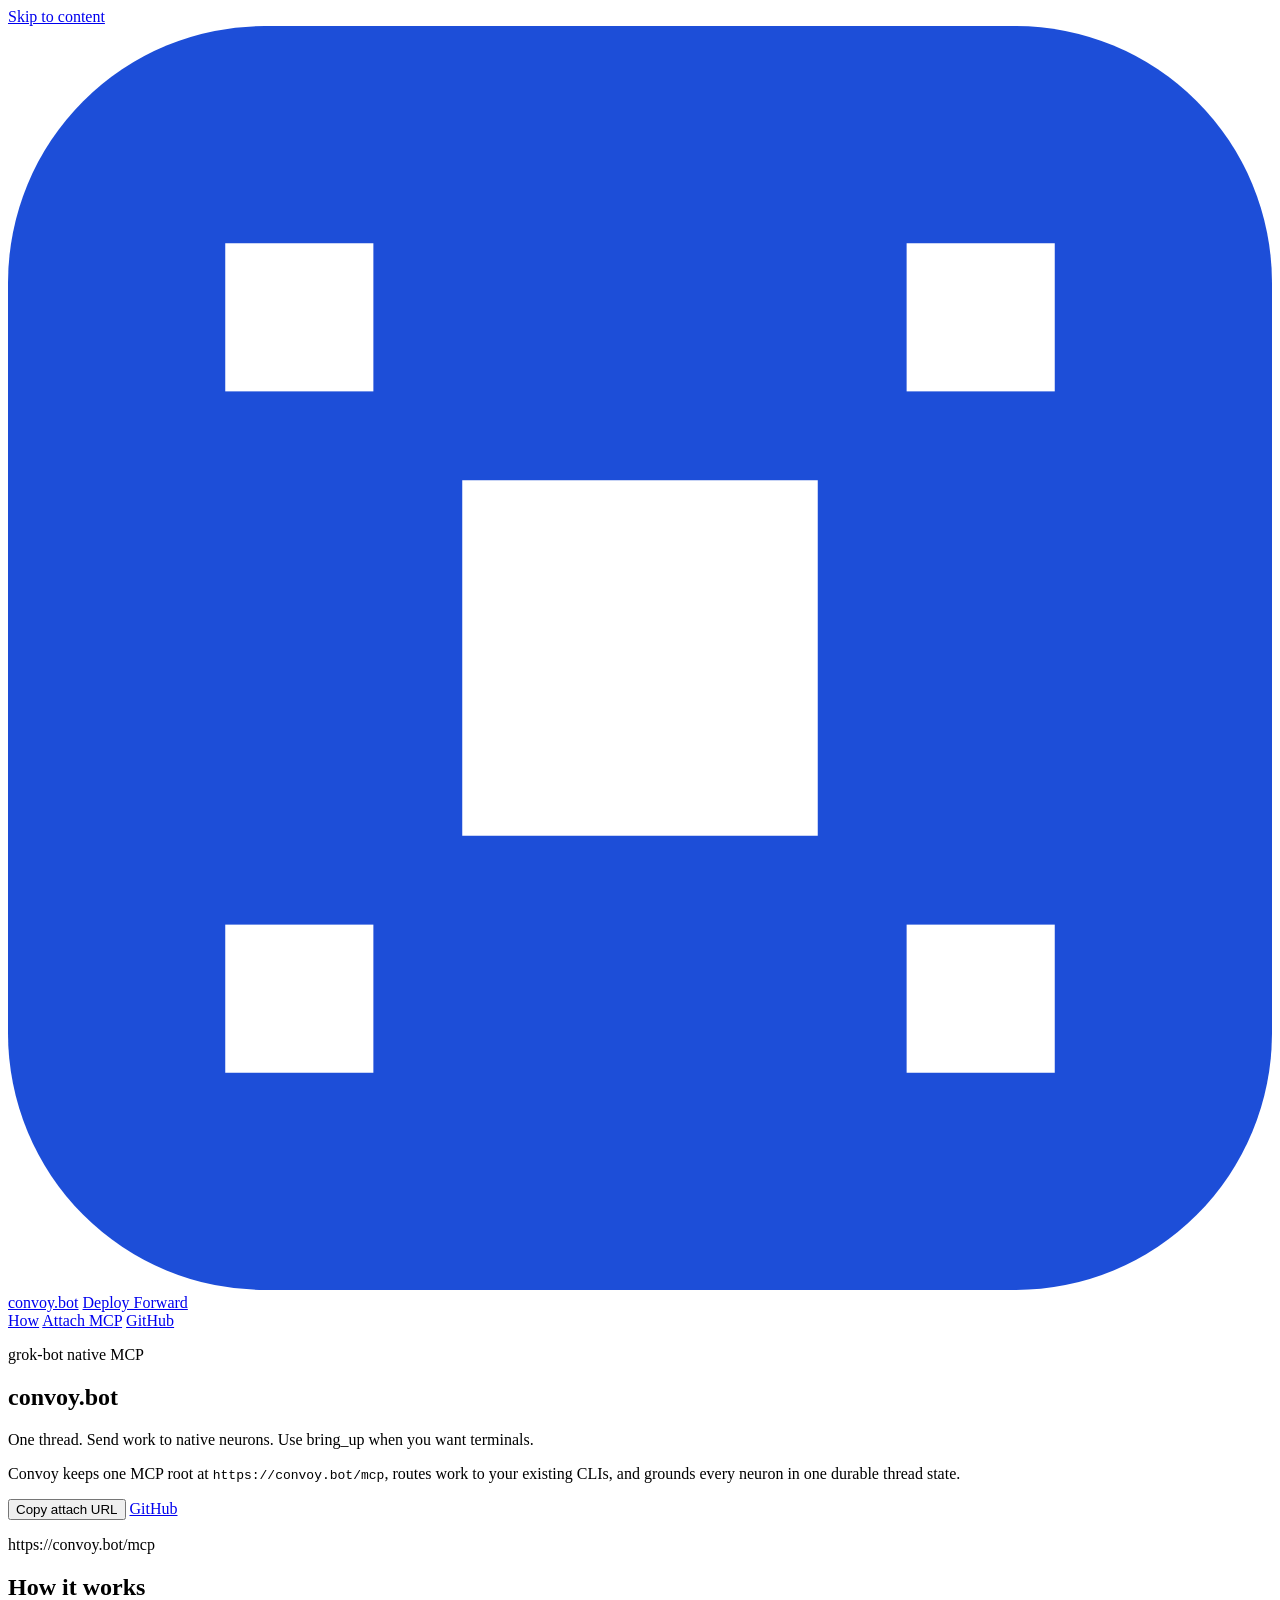
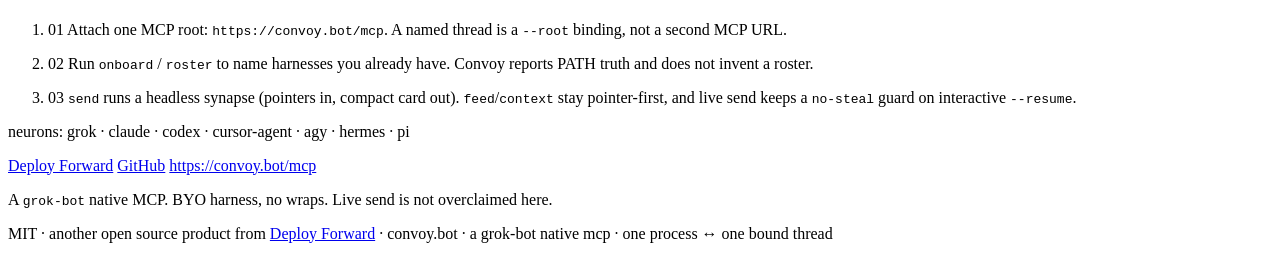
==== src/convoy/site/index.html @ 881b64a2 "Redesign landing for X sharing and add branded OG image Co-authored-by: Marco Ruffinelli <ruffinelli" ====
<!doctype html>
<html lang="en">
<head>
  <meta charset="utf-8">
  <meta name="viewport" content="width=device-width, initial-scale=1">
  <title>convoy.bot | shared project memory for Grok Bot</title>
  <meta name="description" content="grok-bot native MCP for convoy.bot — one durable thread, native neurons, and compact cards back from your existing CLIs.">
  <meta property="og:type" content="website">
  <meta property="og:url" content="https://convoy.bot/">
  <meta property="og:title" content="convoy.bot · grok-bot native MCP">
  <meta property="og:description" content="One durable thread. Native neurons. Compact cards back. Attach once at convoy.bot/mcp and keep Grok Bot as conductor.">
  <meta property="og:image" content="https://convoy.bot/og.png">
  <meta property="og:image:width" content="1200">
  <meta property="og:image:height" content="630">
  <meta name="twitter:card" content="summary_large_image">
  <meta name="twitter:title" content="convoy.bot · grok-bot native MCP">
  <meta name="twitter:description" content="One durable thread. Native neurons. Compact cards back. Attach once at convoy.bot/mcp and keep Grok Bot as conductor.">
  <meta name="twitter:image" content="https://convoy.bot/og.png">
  <link rel="icon" href="/favicon.svg" type="image/svg+xml">
  <link rel="icon" href="/favicon.ico" sizes="any">
  <link rel="icon" href="/favicon-96.png" type="image/png" sizes="96x96">
  <link rel="apple-touch-icon" href="/apple-touch-icon.png">
  <link rel="stylesheet" href="/styles.css">
</head>
<body>
  <a class="skip-link" href="#main">Skip to content</a>
  <header class="topbar">
    <div class="shell header-shell">
      <div class="header-lockup">
        <a class="lockup-mark" href="/" aria-label="convoy.bot home">
          <svg class="brand-mark" xmlns="http://www.w3.org/2000/svg" viewBox="0 0 128 128" role="img" aria-label="Deploy Forward">
            <rect width="128" height="128" rx="26" fill="#1d4ed8"/>
            <rect x="22" y="22" width="15" height="15" fill="#ffffff"/>
            <rect x="91" y="22" width="15" height="15" fill="#ffffff"/>
            <rect x="22" y="91" width="15" height="15" fill="#ffffff"/>
            <rect x="91" y="91" width="15" height="15" fill="#ffffff"/>
            <rect x="46" y="46" width="36" height="36" fill="#ffffff"/>
          </svg>
        </a>
        <div class="lockup-text">
          <a class="lockup-wordmark mono" href="/">convoy.bot</a>
          <a class="lockup-house" href="https://deployforward.dev">Deploy Forward</a>
        </div>
      </div>
      <nav class="top-links mono" aria-label="Primary">
        <a href="#how">How</a>
        <a href="https://convoy.bot/mcp">Attach MCP</a>
        <a href="https://github.com/Deploy-Forward/convoy">GitHub</a>
      </nav>
    </div>
  </header>

  <main id="main" class="page-field">
    <section class="hero">
      <div class="shell hero-grid">
        <div class="hero-copy">
          <p class="hero-kicker mono">grok-bot native MCP</p>
          <h1 class="hero-title mono">convoy.bot</h1>
          <p class="hero-line">One thread. <span class="marker">Send</span> work to native neurons. Use <span class="marker">bring_up</span> when you want terminals.</p>
          <p class="lede">
            Convoy keeps one MCP root at <code>https://convoy.bot/mcp</code>, routes work to your existing CLIs,
            and grounds every neuron in one durable thread state.
          </p>
          <div class="hero-actions">
            <button class="btn btn-primary" id="copy-attach" type="button" data-copy-text="https://convoy.bot/mcp">
              Copy attach URL
            </button>
            <a class="hero-link mono" href="https://github.com/Deploy-Forward/convoy">GitHub</a>
          </div>
          <p class="mono attach-text">https://convoy.bot/mcp</p>
          <p class="status" id="copy-status" role="status" aria-live="polite"></p>
        </div>

        <aside class="hero-quiet" aria-hidden="true">
          <div class="quiet-frame"></div>
          <div class="quiet-frame-inner"></div>
        </aside>
      </div>
    </section>

    <section id="how" class="ruled-block">
      <div class="shell section">
        <h2 data-reveal>How it works</h2>
        <ol class="steps">
          <li data-reveal>
            <p><span class="mono step-no">01</span> Attach one MCP root: <code>https://convoy.bot/mcp</code>. A named thread is a <code>--root</code> binding, not a second MCP URL.</p>
          </li>
          <li data-reveal>
            <p><span class="mono step-no">02</span> Run <code>onboard</code> / <code>roster</code> to name harnesses you already have. Convoy reports PATH truth and does not invent a roster.</p>
          </li>
          <li data-reveal>
            <p><span class="mono step-no">03</span> <code>send</code> runs a headless synapse (pointers in, compact card out). <code>feed</code>/<code>context</code> stay pointer-first, and live send keeps a <code>no-steal</code> guard on interactive <code>--resume</code>.</p>
          </li>
        </ol>
        <p class="neuron-line mono" data-reveal>neurons: grok · claude · codex · cursor-agent · agy · hermes · pi</p>
      </div>
    </section>
  </main>

  <footer class="shell footer">
    <a class="mono footer-house" href="https://deployforward.dev">Deploy Forward</a>
    <a href="https://github.com/Deploy-Forward/convoy">GitHub</a>
    <a href="https://convoy.bot/mcp">https://convoy.bot/mcp</a>
    <p class="footer-note">A <code>grok-bot</code> native MCP. BYO harness, no wraps. Live send is not overclaimed here.</p>
    <p class="footer-note">MIT · another open source product from <a href="https://deployforward.dev">Deploy Forward</a> · convoy.bot · a grok-bot native mcp · one process ↔ one bound thread</p>
  </footer>

  <script src="/app.js" defer></script>
</body>
</html>
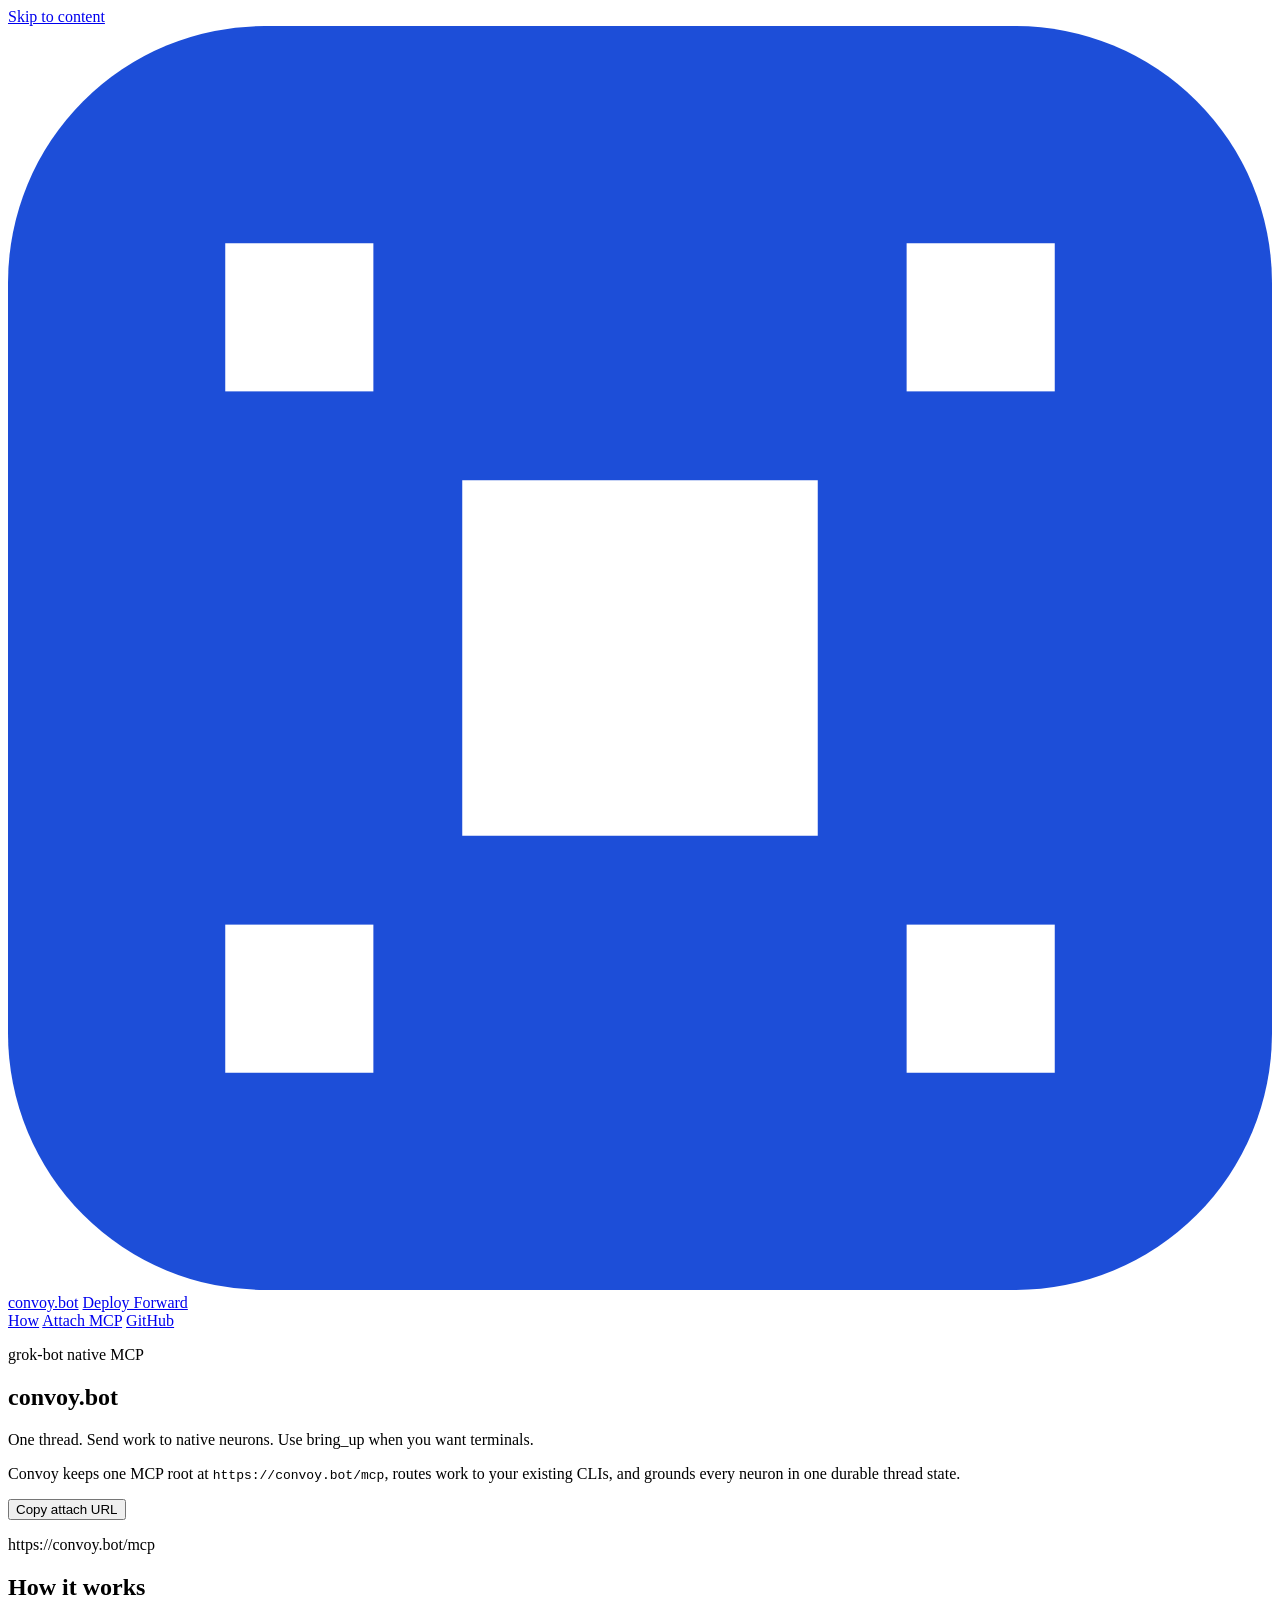
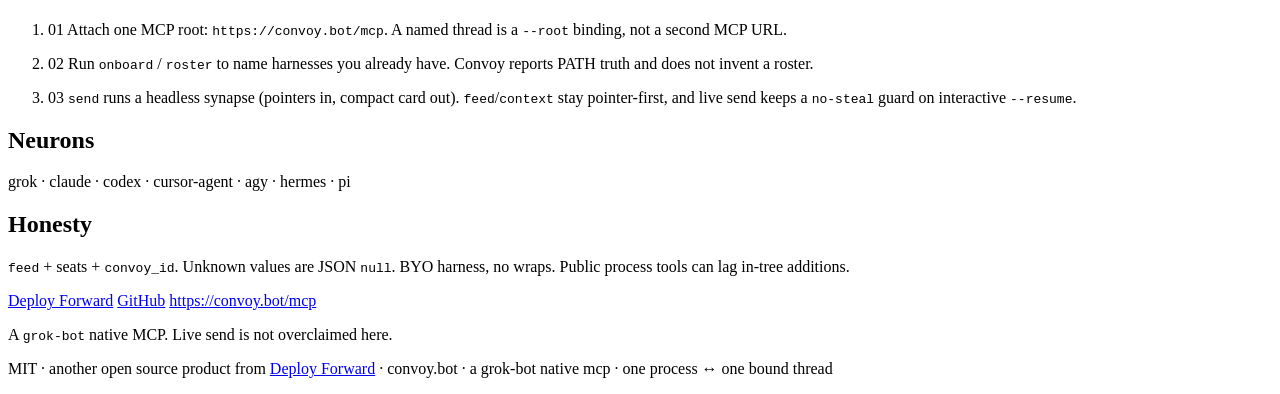
==== commit 184de497: "Add mobile viewport splits and hero field animation Co-authored-by: Marco Ruffinelli <ruffinellimarc" ====
--- a/src/convoy/site/index.html
+++ b/src/convoy/site/index.html
@@ -51,7 +51,7 @@
   </header>
 
   <main id="main" class="page-field">
-    <section class="hero">
+    <section class="beat hero">
       <div class="shell hero-grid">
         <div class="hero-copy">
           <p class="hero-kicker mono">grok-bot native MCP</p>
@@ -65,7 +65,6 @@
             <button class="btn btn-primary" id="copy-attach" type="button" data-copy-text="https://convoy.bot/mcp">
               Copy attach URL
             </button>
-            <a class="hero-link mono" href="https://github.com/Deploy-Forward/convoy">GitHub</a>
           </div>
           <p class="mono attach-text">https://convoy.bot/mcp</p>
           <p class="status" id="copy-status" role="status" aria-live="polite"></p>
@@ -75,10 +74,11 @@
           <div class="quiet-frame"></div>
           <div class="quiet-frame-inner"></div>
         </aside>
+        <div class="hero-atmosphere" aria-hidden="true"></div>
       </div>
     </section>
 
-    <section id="how" class="ruled-block">
+    <section id="how" class="beat ruled-block how-beat">
       <div class="shell section">
         <h2 data-reveal>How it works</h2>
         <ol class="steps">
@@ -92,19 +92,31 @@
             <p><span class="mono step-no">03</span> <code>send</code> runs a headless synapse (pointers in, compact card out). <code>feed</code>/<code>context</code> stay pointer-first, and live send keeps a <code>no-steal</code> guard on interactive <code>--resume</code>.</p>
           </li>
         </ol>
-        <p class="neuron-line mono" data-reveal>neurons: grok · claude · codex · cursor-agent · agy · hermes · pi</p>
+      </div>
+    </section>
+
+    <section class="beat ruled-block neurons-beat">
+      <div class="shell section neurons-shell">
+        <h2 data-reveal>Neurons</h2>
+        <p class="neuron-line mono" data-reveal>grok · claude · codex · cursor-agent · agy · hermes · pi</p>
+      </div>
+    </section>
+
+    <section class="beat ruled-block honesty-beat">
+      <div class="shell section honesty-shell">
+        <h2 data-reveal>Honesty</h2>
+        <p class="honesty-line" data-reveal><code>feed</code> + seats + <code>convoy_id</code>. Unknown values are JSON <code>null</code>. BYO harness, no wraps. Public process tools can lag in-tree additions.</p>
+        <footer class="footer" data-reveal>
+          <a class="mono footer-house" href="https://deployforward.dev">Deploy Forward</a>
+          <a href="https://github.com/Deploy-Forward/convoy">GitHub</a>
+          <a href="https://convoy.bot/mcp">https://convoy.bot/mcp</a>
+          <p class="footer-note">A <code>grok-bot</code> native MCP. Live send is not overclaimed here.</p>
+          <p class="footer-note">MIT · another open source product from <a href="https://deployforward.dev">Deploy Forward</a> · convoy.bot · a grok-bot native mcp · one process ↔ one bound thread</p>
+        </footer>
       </div>
     </section>
   </main>
 
-  <footer class="shell footer">
-    <a class="mono footer-house" href="https://deployforward.dev">Deploy Forward</a>
-    <a href="https://github.com/Deploy-Forward/convoy">GitHub</a>
-    <a href="https://convoy.bot/mcp">https://convoy.bot/mcp</a>
-    <p class="footer-note">A <code>grok-bot</code> native MCP. BYO harness, no wraps. Live send is not overclaimed here.</p>
-    <p class="footer-note">MIT · another open source product from <a href="https://deployforward.dev">Deploy Forward</a> · convoy.bot · a grok-bot native mcp · one process ↔ one bound thread</p>
-  </footer>
-
   <script src="/app.js" defer></script>
 </body>
 </html>
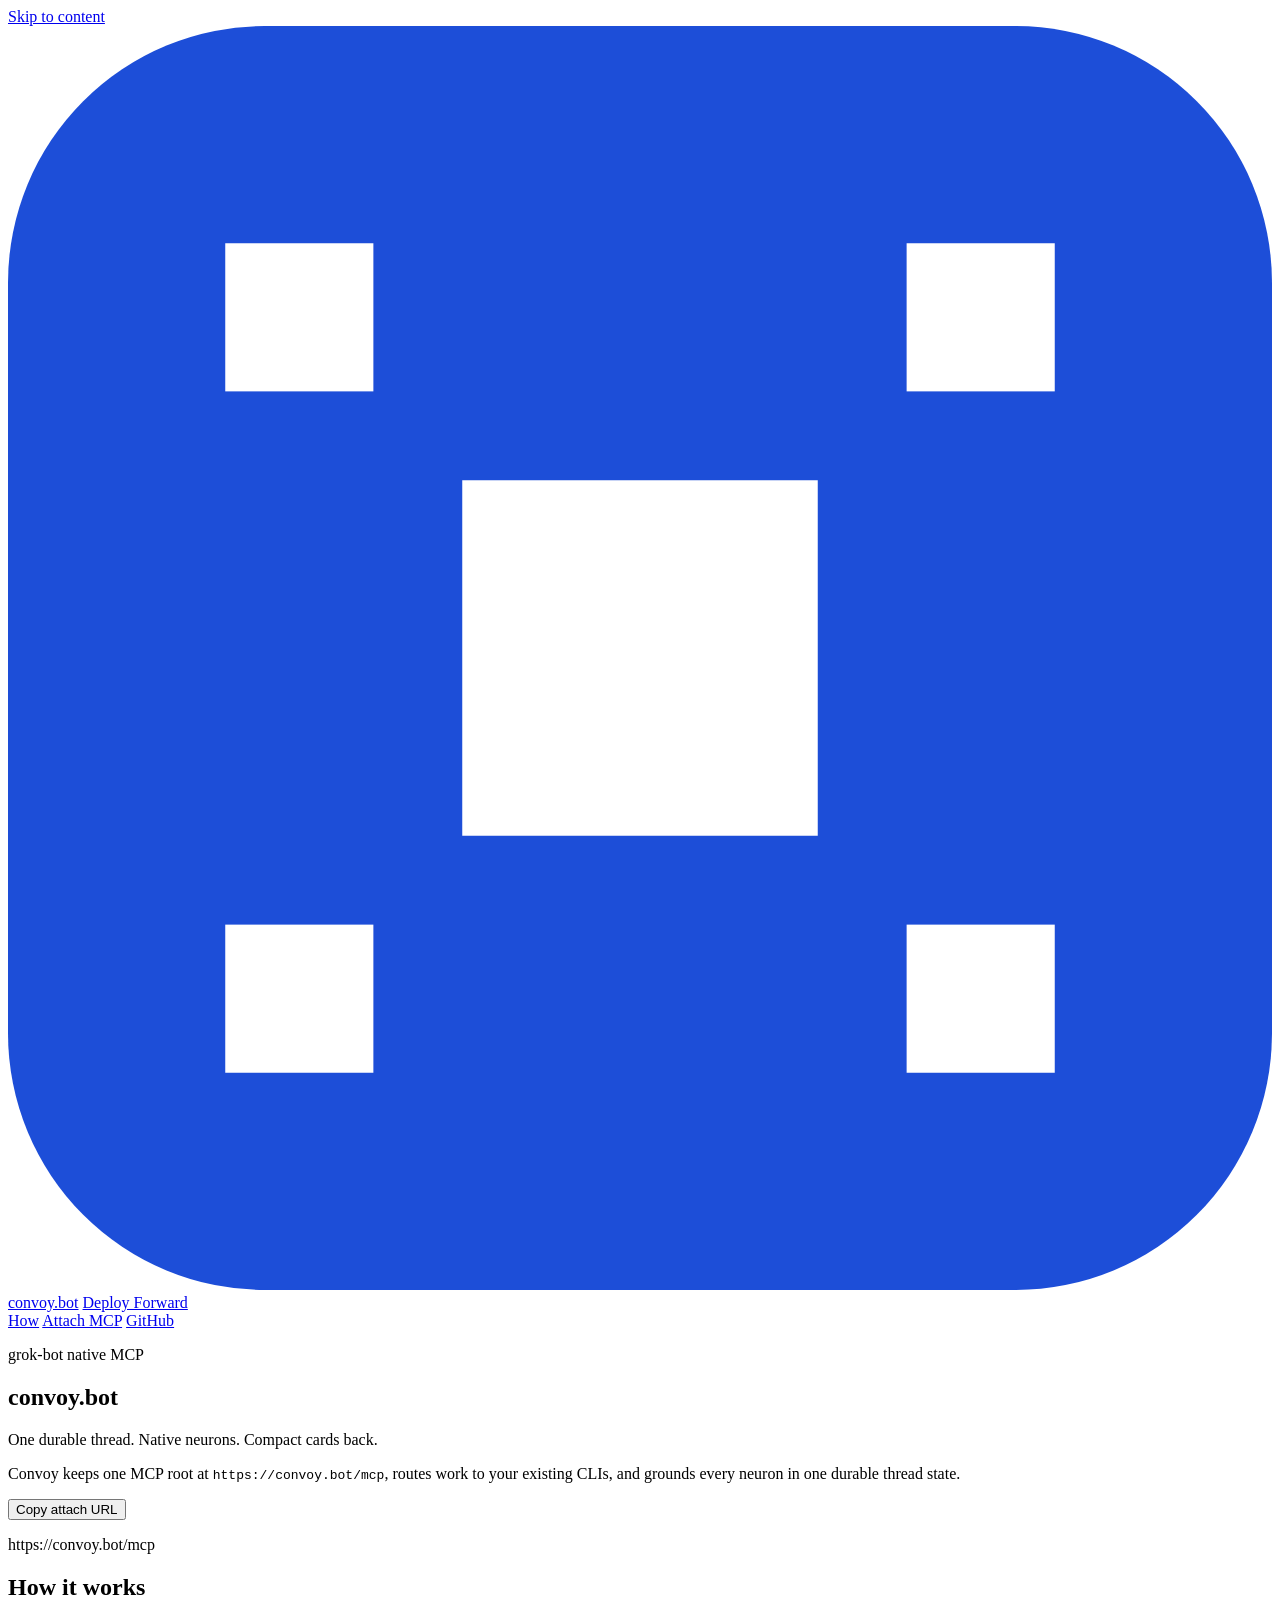
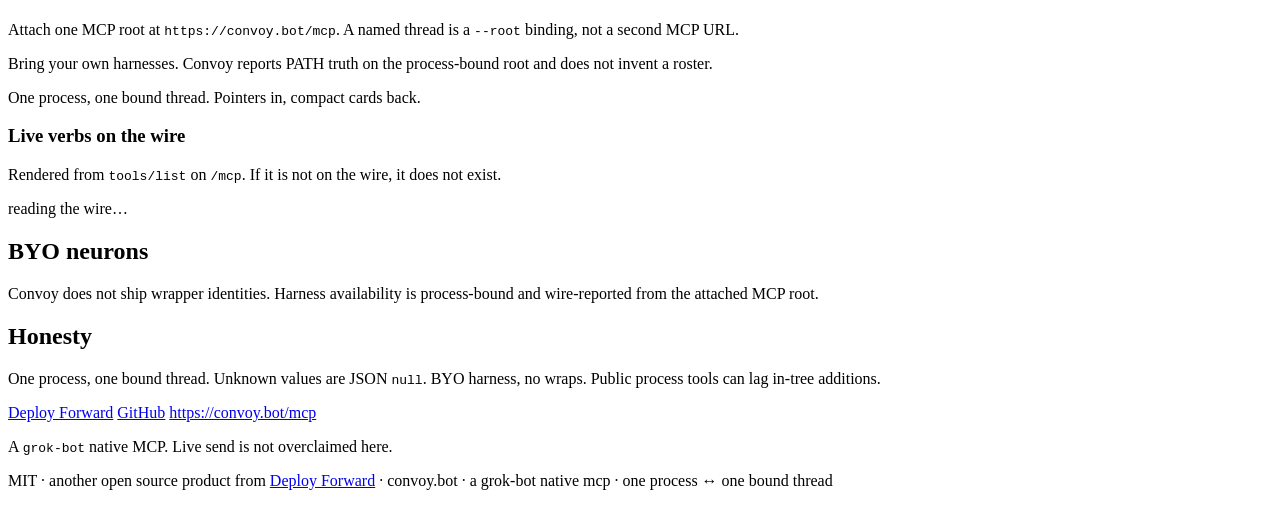
==== commit fa6a97ed: "Render live MCP tools list instead of frozen catalog copy Co-authored-by: Marco Ruffinelli <ruffinel" ====
--- a/src/convoy/site/index.html
+++ b/src/convoy/site/index.html
@@ -56,7 +56,7 @@
         <div class="hero-copy">
           <p class="hero-kicker mono">grok-bot native MCP</p>
           <h1 class="hero-title mono">convoy.bot</h1>
-          <p class="hero-line">One thread. <span class="marker">Send</span> work to native neurons. Use <span class="marker">bring_up</span> when you want terminals.</p>
+          <p class="hero-line">One durable thread. Native neurons. Compact cards back.</p>
           <p class="lede">
             Convoy keeps one MCP root at <code>https://convoy.bot/mcp</code>, routes work to your existing CLIs,
             and grounds every neuron in one durable thread state.
@@ -81,31 +81,29 @@
     <section id="how" class="beat ruled-block how-beat">
       <div class="shell section">
         <h2 data-reveal>How it works</h2>
-        <ol class="steps">
-          <li data-reveal>
-            <p><span class="mono step-no">01</span> Attach one MCP root: <code>https://convoy.bot/mcp</code>. A named thread is a <code>--root</code> binding, not a second MCP URL.</p>
-          </li>
-          <li data-reveal>
-            <p><span class="mono step-no">02</span> Run <code>onboard</code> / <code>roster</code> to name harnesses you already have. Convoy reports PATH truth and does not invent a roster.</p>
-          </li>
-          <li data-reveal>
-            <p><span class="mono step-no">03</span> <code>send</code> runs a headless synapse (pointers in, compact card out). <code>feed</code>/<code>context</code> stay pointer-first, and live send keeps a <code>no-steal</code> guard on interactive <code>--resume</code>.</p>
-          </li>
-        </ol>
+        <p class="how-copy" data-reveal>Attach one MCP root at <code>https://convoy.bot/mcp</code>. A named thread is a <code>--root</code> binding, not a second MCP URL.</p>
+        <p class="how-copy" data-reveal>Bring your own harnesses. Convoy reports PATH truth on the process-bound root and does not invent a roster.</p>
+        <p class="how-copy" data-reveal>One process, one bound thread. Pointers in, compact cards back.</p>
+        <section class="wire-live" data-reveal aria-labelledby="wire-live-heading">
+          <h3 class="mono wire-live-heading" id="wire-live-heading">Live verbs on the wire</h3>
+          <p class="wire-live-meta">Rendered from <code>tools/list</code> on <code>/mcp</code>. If it is not on the wire, it does not exist.</p>
+          <p class="wire-live-status mono" id="wire-live-status" role="status" aria-live="polite">reading the wire…</p>
+          <ul class="wire-live-list" id="wire-live-list"></ul>
+        </section>
       </div>
     </section>
 
     <section class="beat ruled-block neurons-beat">
       <div class="shell section neurons-shell">
-        <h2 data-reveal>Neurons</h2>
-        <p class="neuron-line mono" data-reveal>grok · claude · codex · cursor-agent · agy · hermes · pi</p>
+        <h2 data-reveal>BYO neurons</h2>
+        <p class="neuron-line" data-reveal>Convoy does not ship wrapper identities. Harness availability is process-bound and wire-reported from the attached MCP root.</p>
       </div>
     </section>
 
     <section class="beat ruled-block honesty-beat">
       <div class="shell section honesty-shell">
         <h2 data-reveal>Honesty</h2>
-        <p class="honesty-line" data-reveal><code>feed</code> + seats + <code>convoy_id</code>. Unknown values are JSON <code>null</code>. BYO harness, no wraps. Public process tools can lag in-tree additions.</p>
+        <p class="honesty-line" data-reveal>One process, one bound thread. Unknown values are JSON <code>null</code>. BYO harness, no wraps. Public process tools can lag in-tree additions.</p>
         <footer class="footer" data-reveal>
           <a class="mono footer-house" href="https://deployforward.dev">Deploy Forward</a>
           <a href="https://github.com/Deploy-Forward/convoy">GitHub</a>
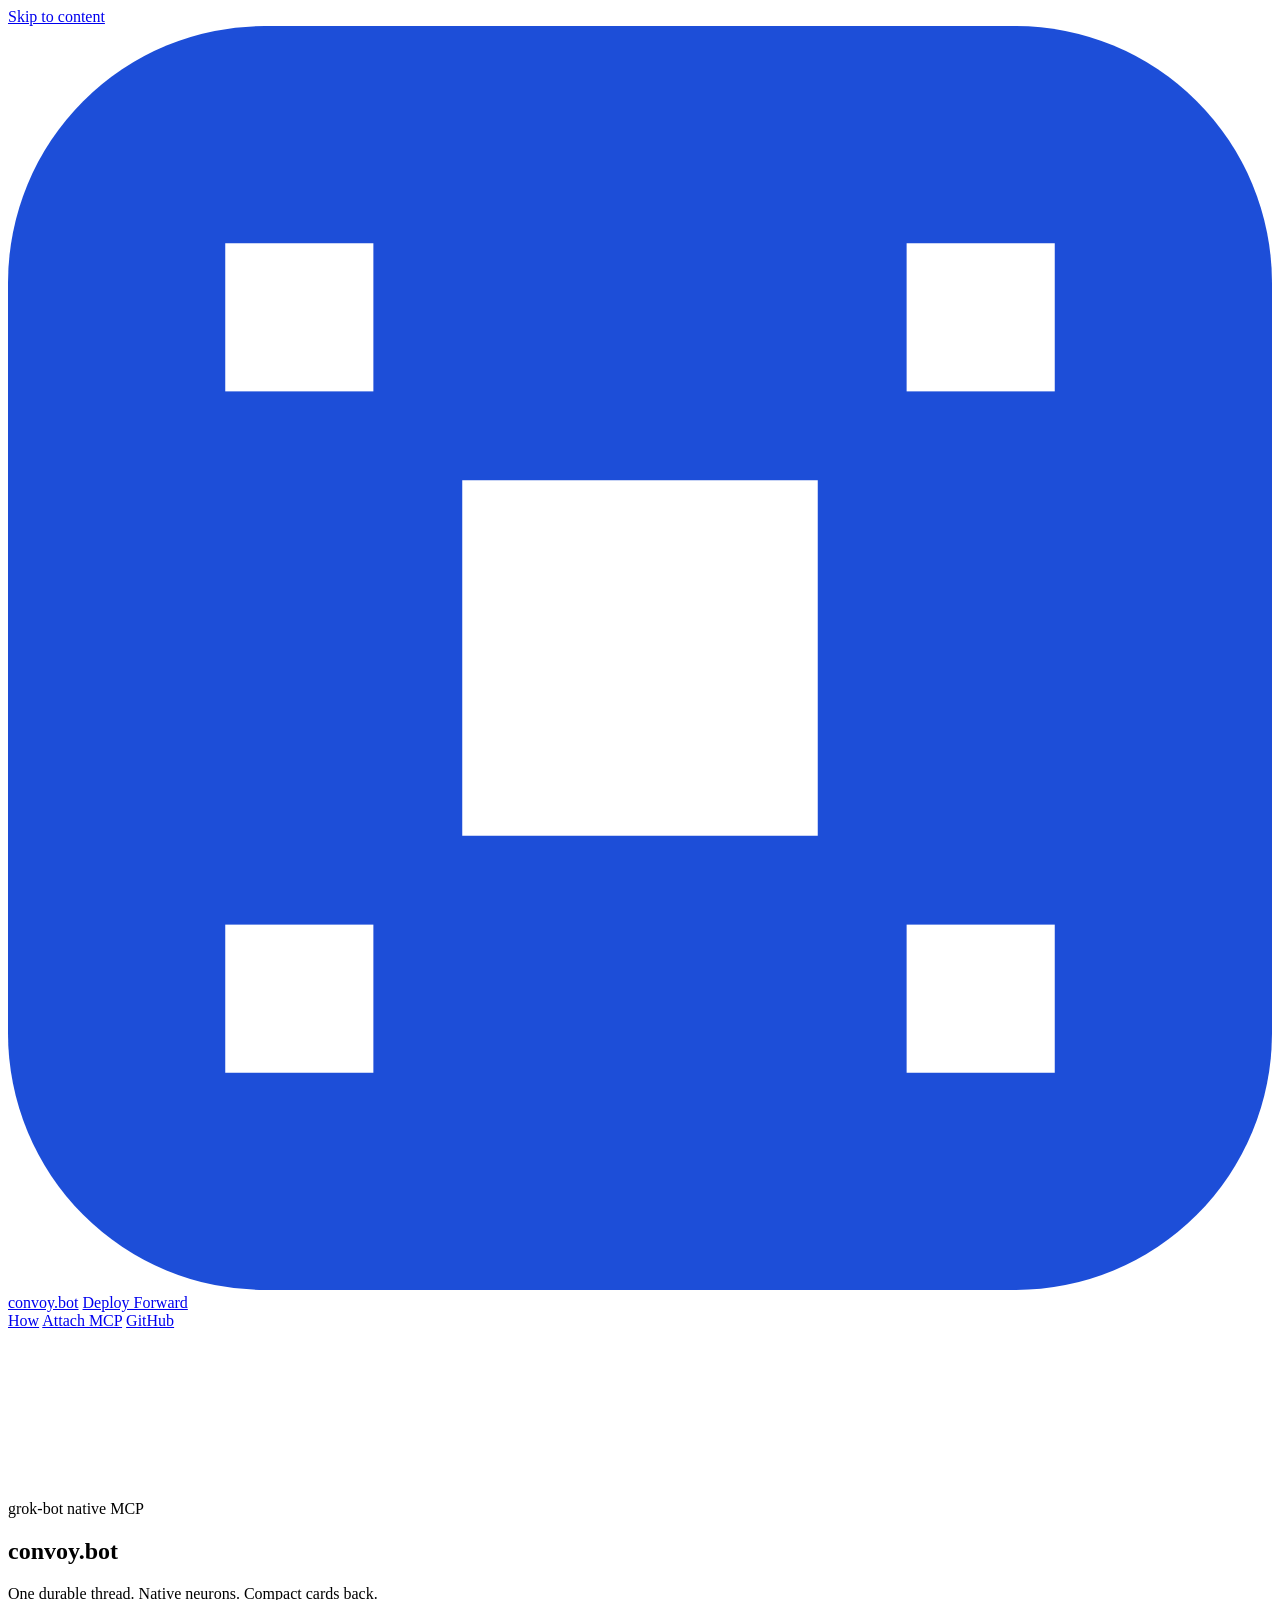
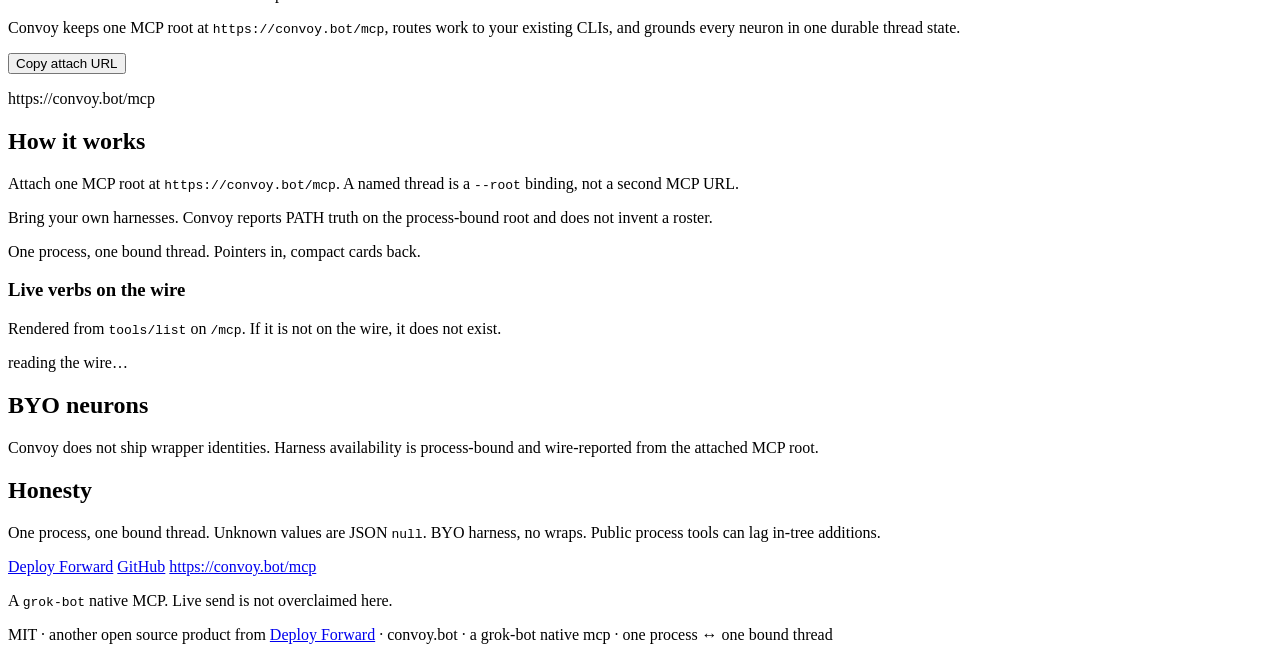
==== commit 2bc9581a: "Replace hero tick field with DF mosaic canvas Co-authored-by: Marco Ruffinelli <ruffinellimarco@user" ====
--- a/src/convoy/site/index.html
+++ b/src/convoy/site/index.html
@@ -53,6 +53,7 @@
   <main id="main" class="page-field">
     <section class="beat hero">
       <div class="shell hero-grid">
+        <div class="mosaic-clip" aria-hidden="true"><canvas id="df-mosaic"></canvas></div>
         <div class="hero-copy">
           <p class="hero-kicker mono">grok-bot native MCP</p>
           <h1 class="hero-title mono">convoy.bot</h1>
@@ -74,7 +75,6 @@
           <div class="quiet-frame"></div>
           <div class="quiet-frame-inner"></div>
         </aside>
-        <div class="hero-atmosphere" aria-hidden="true"></div>
       </div>
     </section>
 
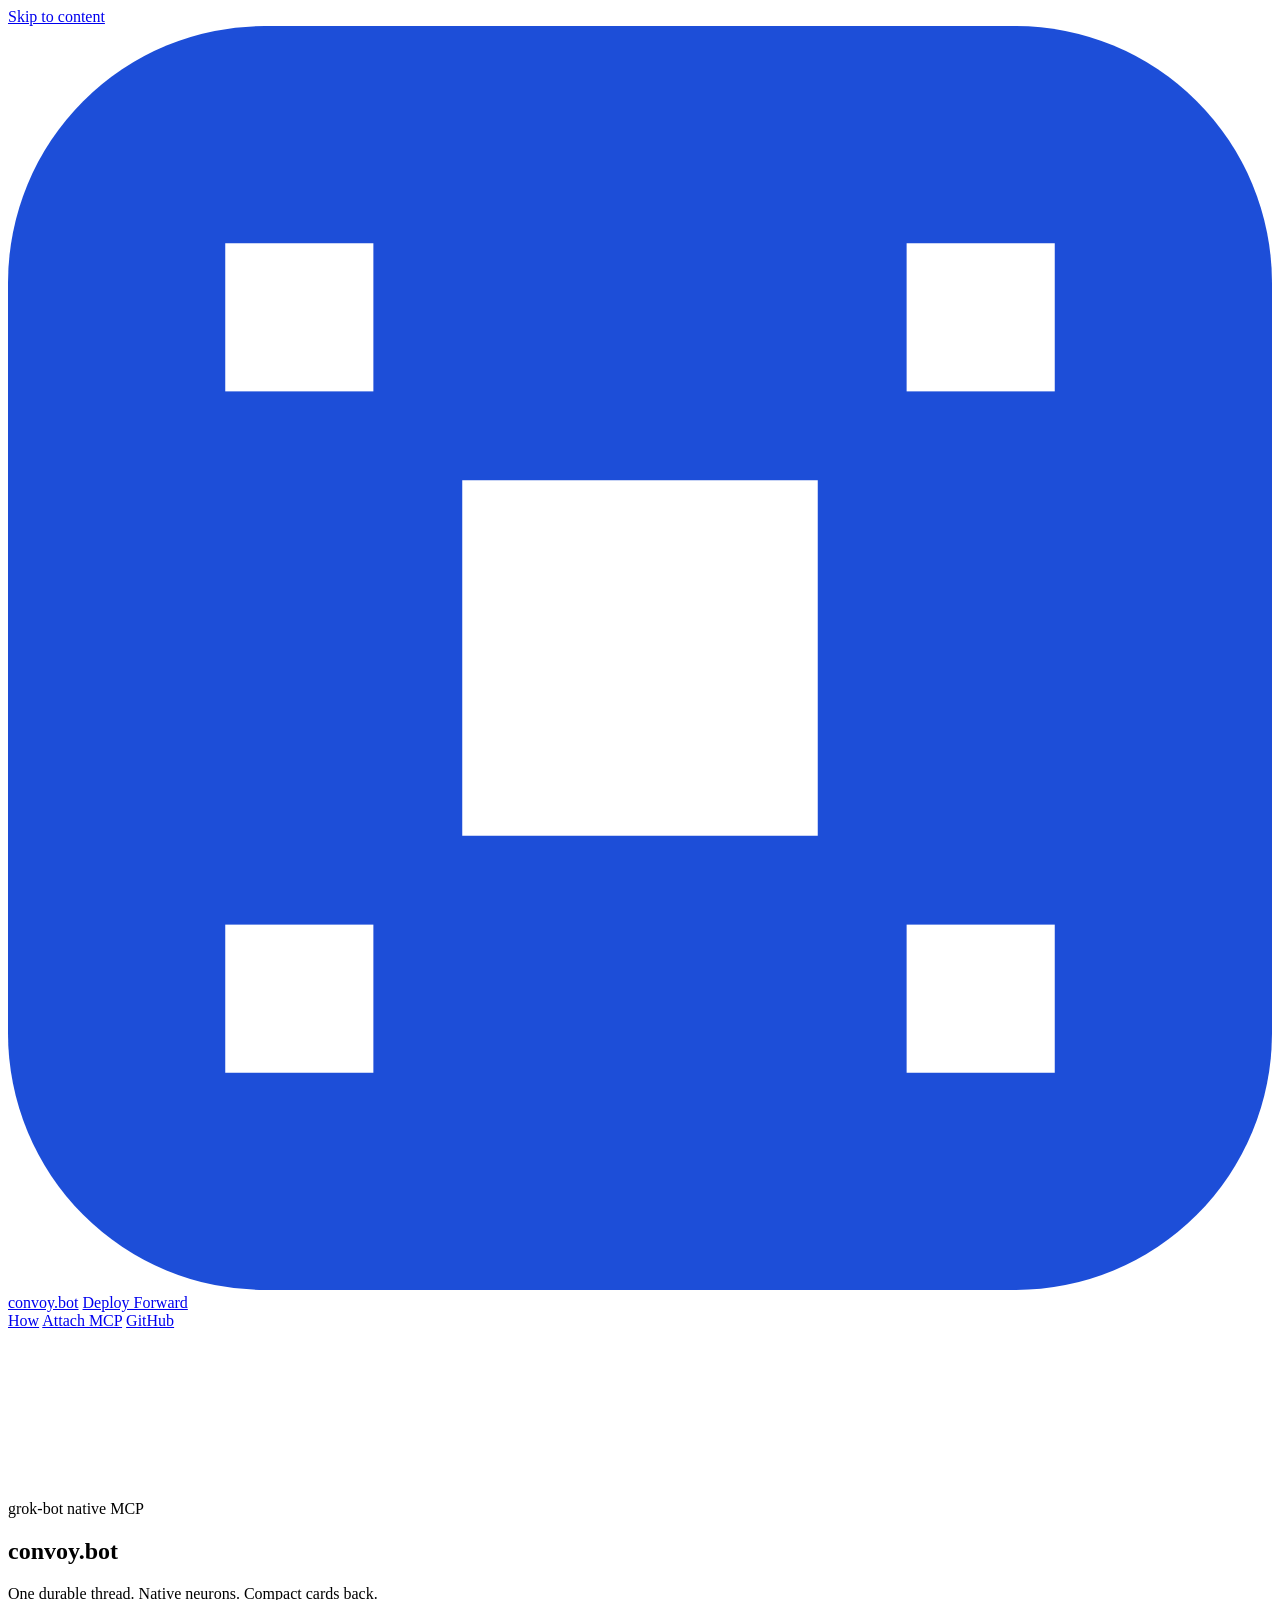
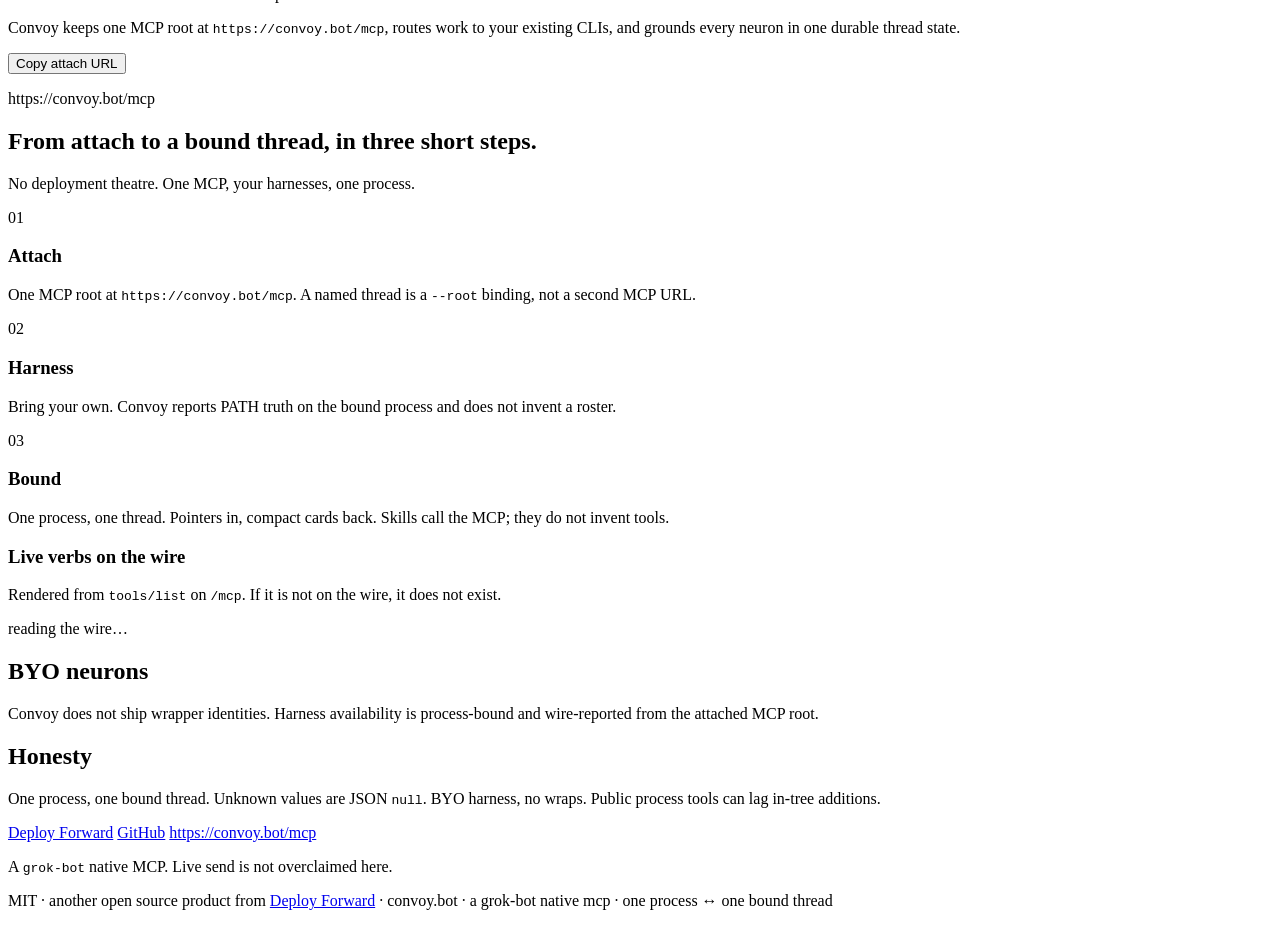
==== commit 0ff213b8: "Restyle how beat into three-column harness board Co-authored-by: Marco Ruffinelli <ruffinellimarco@u" ====
--- a/src/convoy/site/index.html
+++ b/src/convoy/site/index.html
@@ -79,11 +79,26 @@
     </section>
 
     <section id="how" class="beat ruled-block how-beat">
-      <div class="shell section">
-        <h2 data-reveal>How it works</h2>
-        <p class="how-copy" data-reveal>Attach one MCP root at <code>https://convoy.bot/mcp</code>. A named thread is a <code>--root</code> binding, not a second MCP URL.</p>
-        <p class="how-copy" data-reveal>Bring your own harnesses. Convoy reports PATH truth on the process-bound root and does not invent a roster.</p>
-        <p class="how-copy" data-reveal>One process, one bound thread. Pointers in, compact cards back.</p>
+      <div class="shell section how-shell">
+        <h2 class="how-title" data-reveal>From attach to a bound thread, in three short steps.</h2>
+        <p class="how-lede" data-reveal>No deployment theatre. One MCP, your harnesses, one process.</p>
+        <section class="harness-board" data-reveal aria-label="Attach, harness, and bound thread mechanics">
+          <article class="harness-cell">
+            <p class="harness-step mono">01</p>
+            <h3 class="harness-word">Attach</h3>
+            <p class="harness-copy">One MCP root at <code>https://convoy.bot/mcp</code>. A named thread is a <code>--root</code> binding, not a second MCP URL.</p>
+          </article>
+          <article class="harness-cell">
+            <p class="harness-step mono">02</p>
+            <h3 class="harness-word">Harness</h3>
+            <p class="harness-copy">Bring your own. Convoy reports PATH truth on the bound process and does not invent a roster.</p>
+          </article>
+          <article class="harness-cell">
+            <p class="harness-step mono">03</p>
+            <h3 class="harness-word">Bound</h3>
+            <p class="harness-copy">One process, one thread. Pointers in, compact cards back. Skills call the MCP; they do not invent tools.</p>
+          </article>
+        </section>
         <section class="wire-live" data-reveal aria-labelledby="wire-live-heading">
           <h3 class="mono wire-live-heading" id="wire-live-heading">Live verbs on the wire</h3>
           <p class="wire-live-meta">Rendered from <code>tools/list</code> on <code>/mcp</code>. If it is not on the wire, it does not exist.</p>
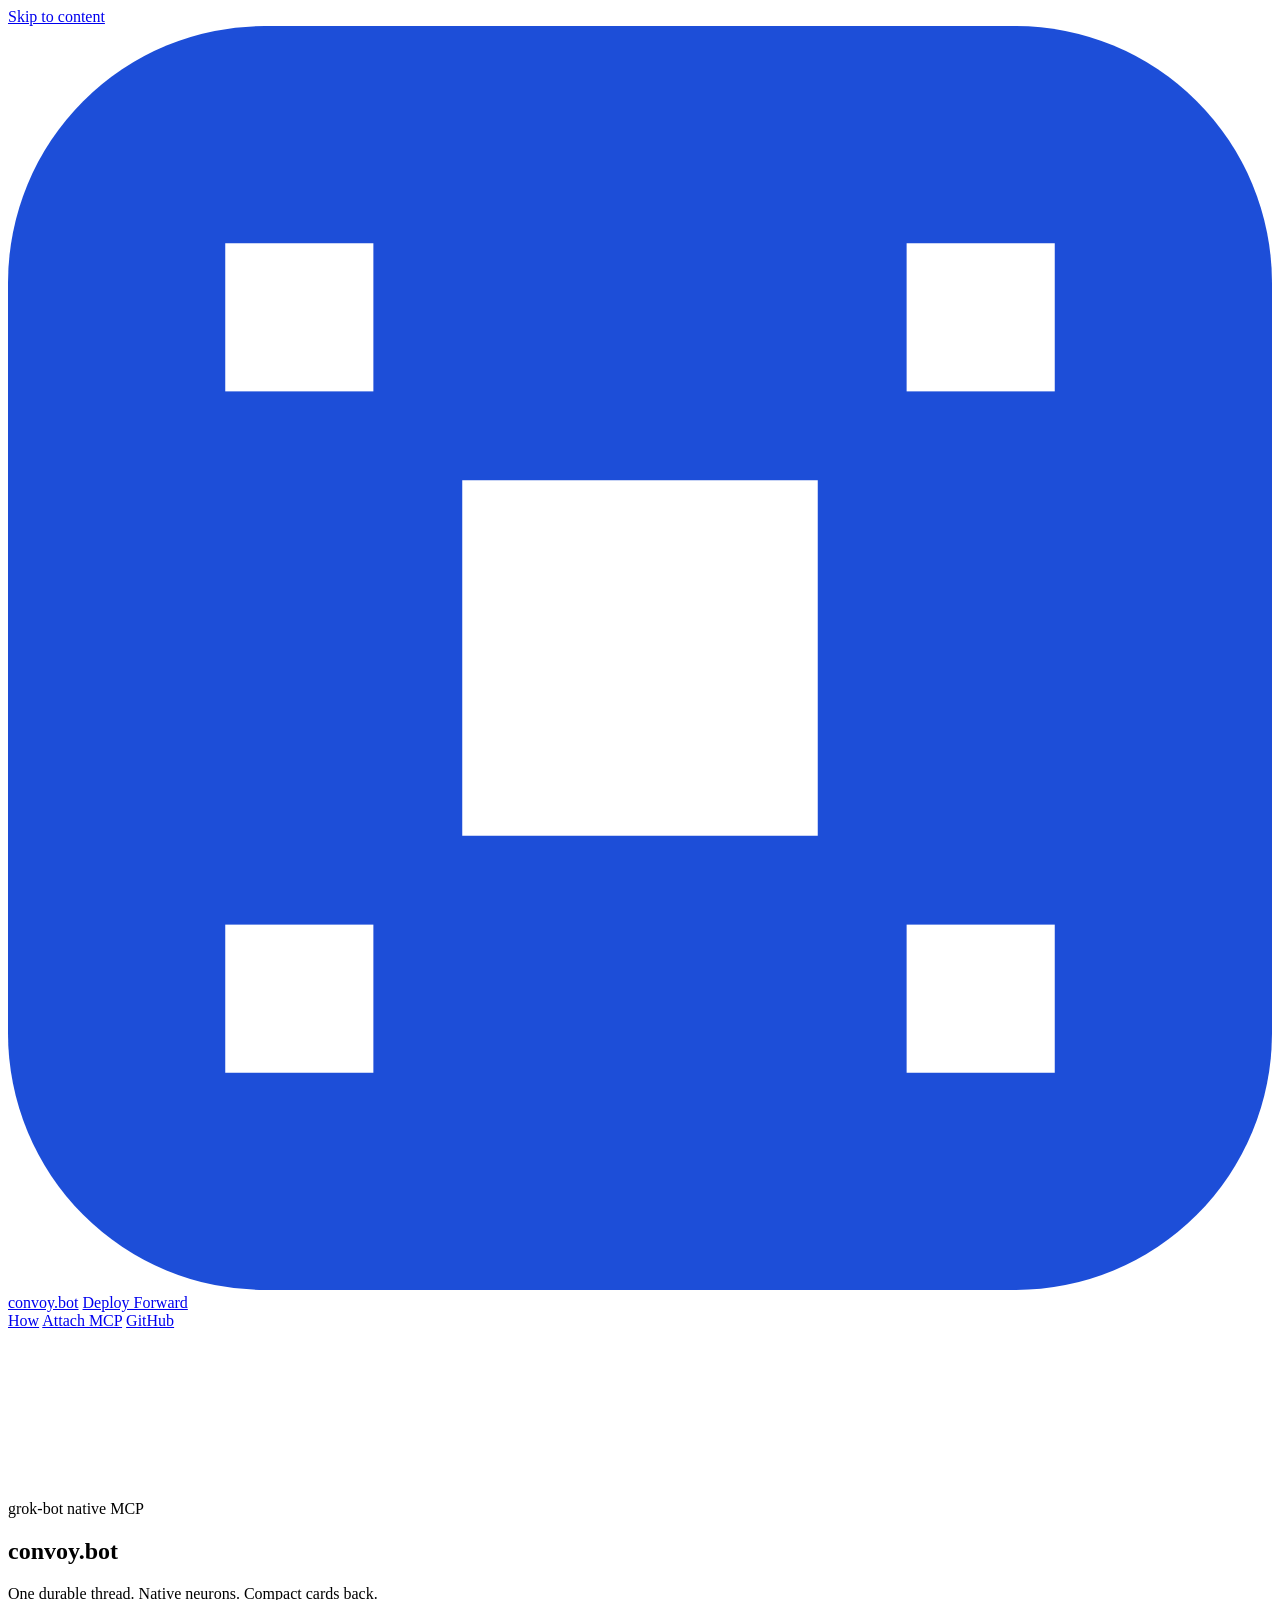
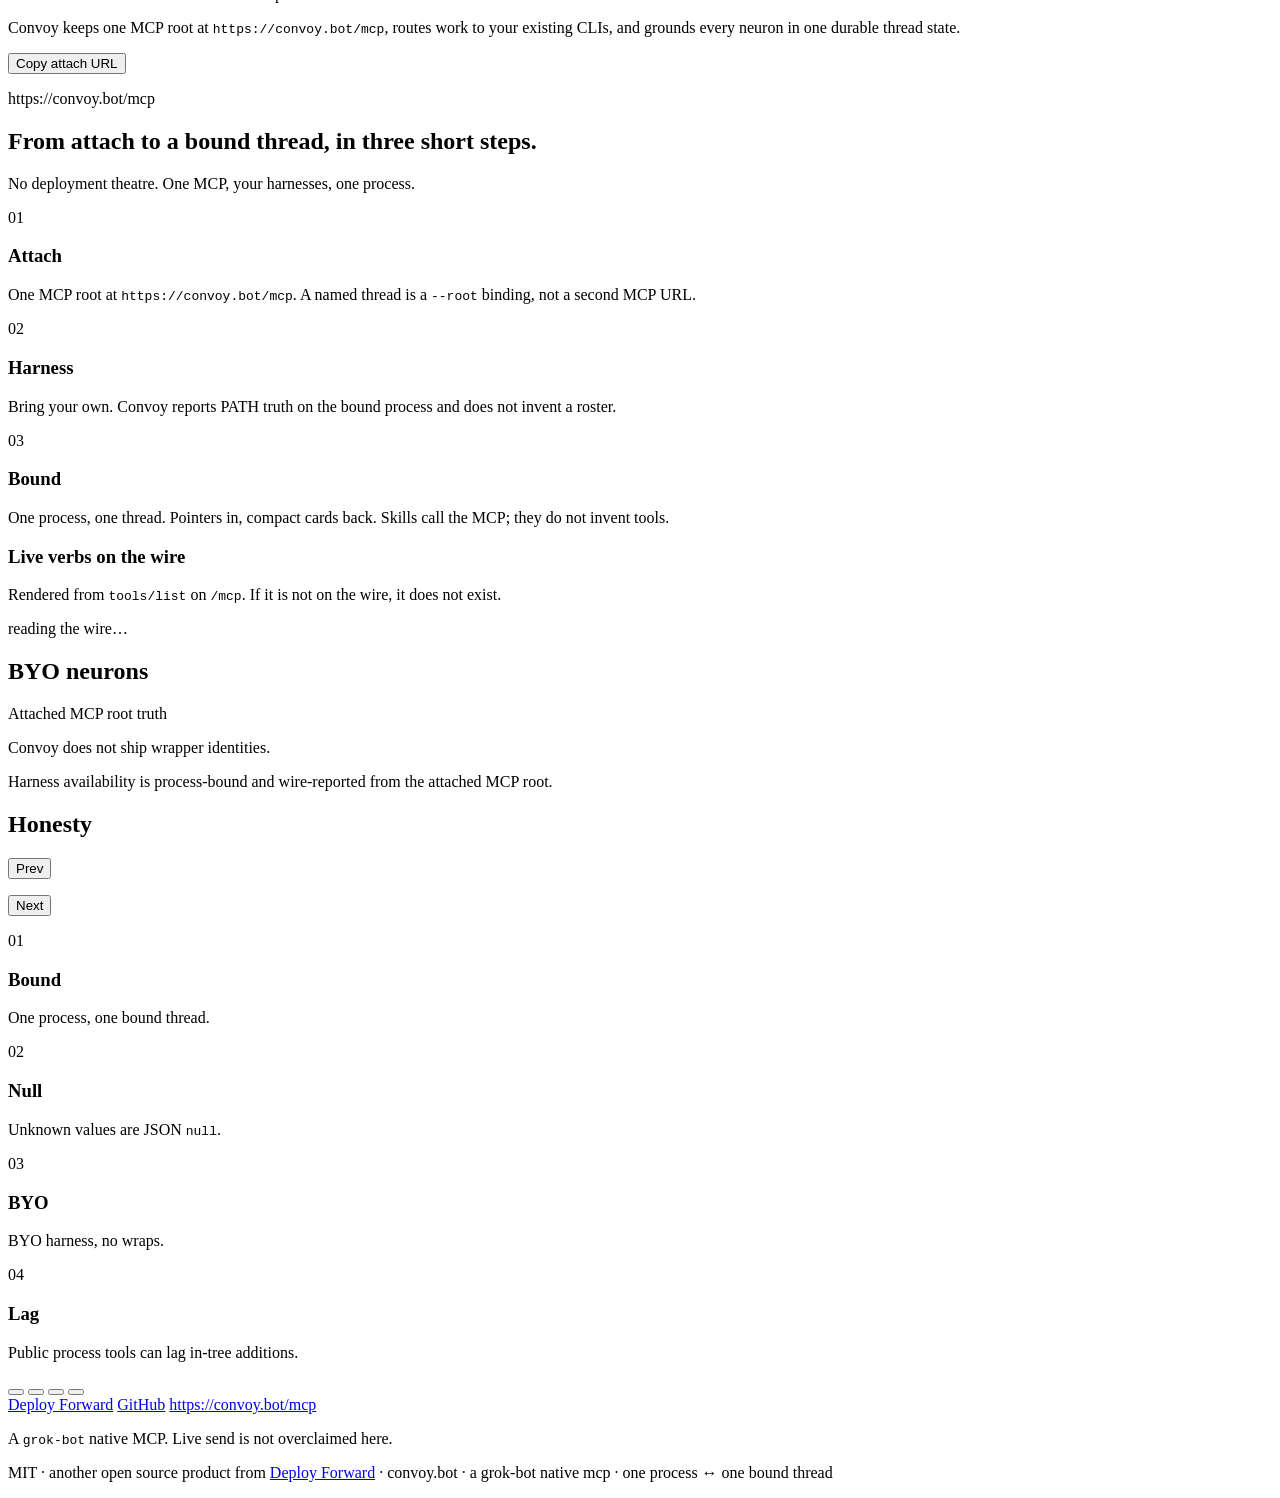
==== commit 29872718: "Refine BYO beat and add honesty snap carousel Co-authored-by: Marco Ruffinelli <ruffinellimarco@user" ====
--- a/src/convoy/site/index.html
+++ b/src/convoy/site/index.html
@@ -111,14 +111,60 @@
     <section class="beat ruled-block neurons-beat">
       <div class="shell section neurons-shell">
         <h2 data-reveal>BYO neurons</h2>
-        <p class="neuron-line" data-reveal>Convoy does not ship wrapper identities. Harness availability is process-bound and wire-reported from the attached MCP root.</p>
+        <article class="neurons-plate" data-reveal aria-label="BYO neurons wire truth">
+          <p class="neurons-kicker mono">Attached MCP root truth</p>
+          <p class="neuron-line">Convoy does not ship wrapper identities.</p>
+          <p class="neuron-line">Harness availability is process-bound and wire-reported from the attached MCP root.</p>
+        </article>
       </div>
     </section>
 
     <section class="beat ruled-block honesty-beat">
       <div class="shell section honesty-shell">
         <h2 data-reveal>Honesty</h2>
-        <p class="honesty-line" data-reveal>One process, one bound thread. Unknown values are JSON <code>null</code>. BYO harness, no wraps. Public process tools can lag in-tree additions.</p>
+        <section class="honesty-carousel" data-reveal aria-label="Honesty" role="region" aria-roledescription="carousel">
+          <div class="honesty-controls">
+            <button class="honesty-nav" id="honesty-prev" type="button" aria-label="Previous slide">Prev</button>
+            <p class="honesty-live mono" id="honesty-live" aria-live="polite" aria-atomic="true"></p>
+            <button class="honesty-nav" id="honesty-next" type="button" aria-label="Next slide">Next</button>
+          </div>
+          <div class="honesty-scroller" id="honesty-scroller" tabindex="0" aria-label="Honesty slides">
+            <article class="honesty-slide" data-word="Bound" id="honesty-slide-1">
+              <div class="honesty-slide-inner">
+                <p class="honesty-step mono">01</p>
+                <h3 class="honesty-word">Bound</h3>
+                <p class="honesty-line">One process, one bound thread.</p>
+              </div>
+            </article>
+            <article class="honesty-slide" data-word="Null" id="honesty-slide-2">
+              <div class="honesty-slide-inner">
+                <p class="honesty-step mono">02</p>
+                <h3 class="honesty-word">Null</h3>
+                <p class="honesty-line">Unknown values are JSON <code>null</code>.</p>
+              </div>
+            </article>
+            <article class="honesty-slide" data-word="BYO" id="honesty-slide-3">
+              <div class="honesty-slide-inner">
+                <p class="honesty-step mono">03</p>
+                <h3 class="honesty-word">BYO</h3>
+                <p class="honesty-line">BYO harness, no wraps.</p>
+              </div>
+            </article>
+            <article class="honesty-slide" data-word="Lag" id="honesty-slide-4">
+              <div class="honesty-slide-inner">
+                <p class="honesty-step mono">04</p>
+                <h3 class="honesty-word">Lag</h3>
+                <p class="honesty-line">Public process tools can lag in-tree additions.</p>
+              </div>
+            </article>
+          </div>
+          <div class="honesty-dots" aria-label="Choose honesty slide">
+            <button class="honesty-dot" type="button" aria-label="Go to slide 1, Bound" data-slide="0"></button>
+            <button class="honesty-dot" type="button" aria-label="Go to slide 2, Null" data-slide="1"></button>
+            <button class="honesty-dot" type="button" aria-label="Go to slide 3, BYO" data-slide="2"></button>
+            <button class="honesty-dot" type="button" aria-label="Go to slide 4, Lag" data-slide="3"></button>
+          </div>
+        </section>
         <footer class="footer" data-reveal>
           <a class="mono footer-house" href="https://deployforward.dev">Deploy Forward</a>
           <a href="https://github.com/Deploy-Forward/convoy">GitHub</a>
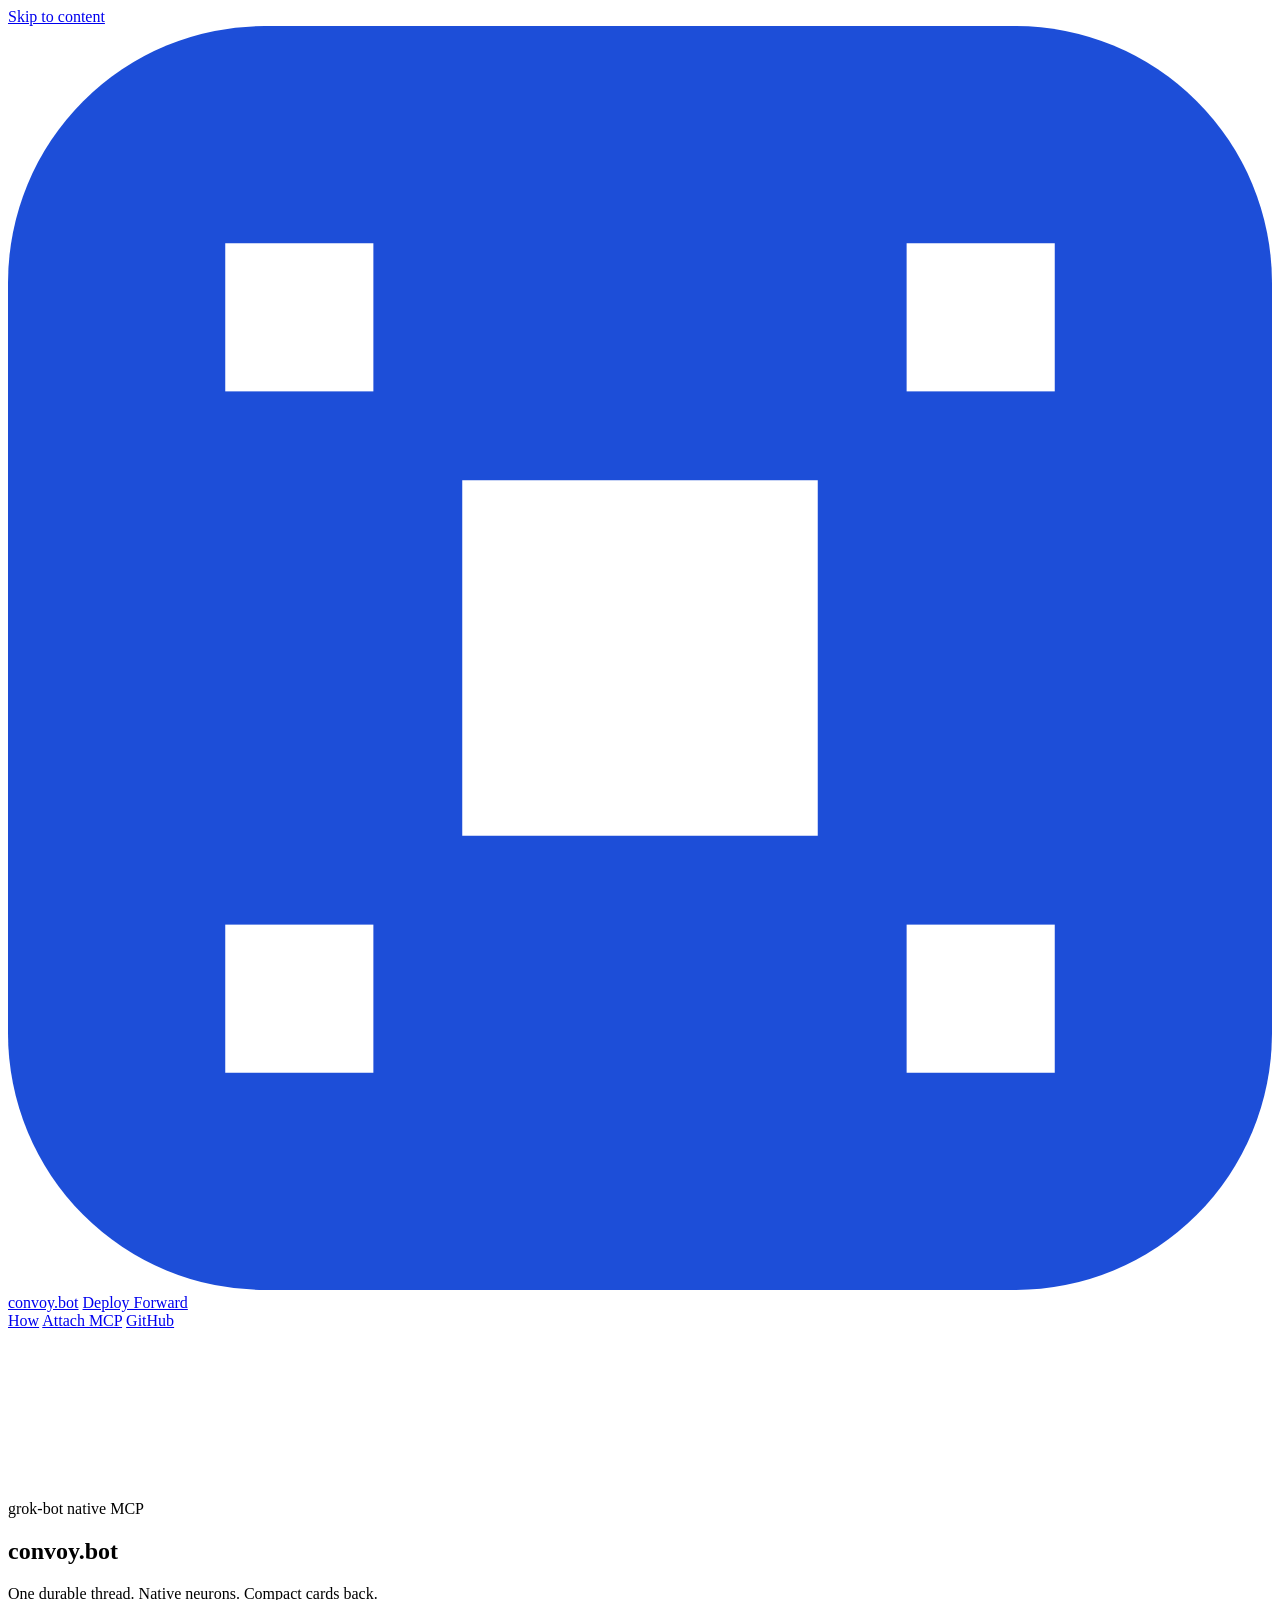
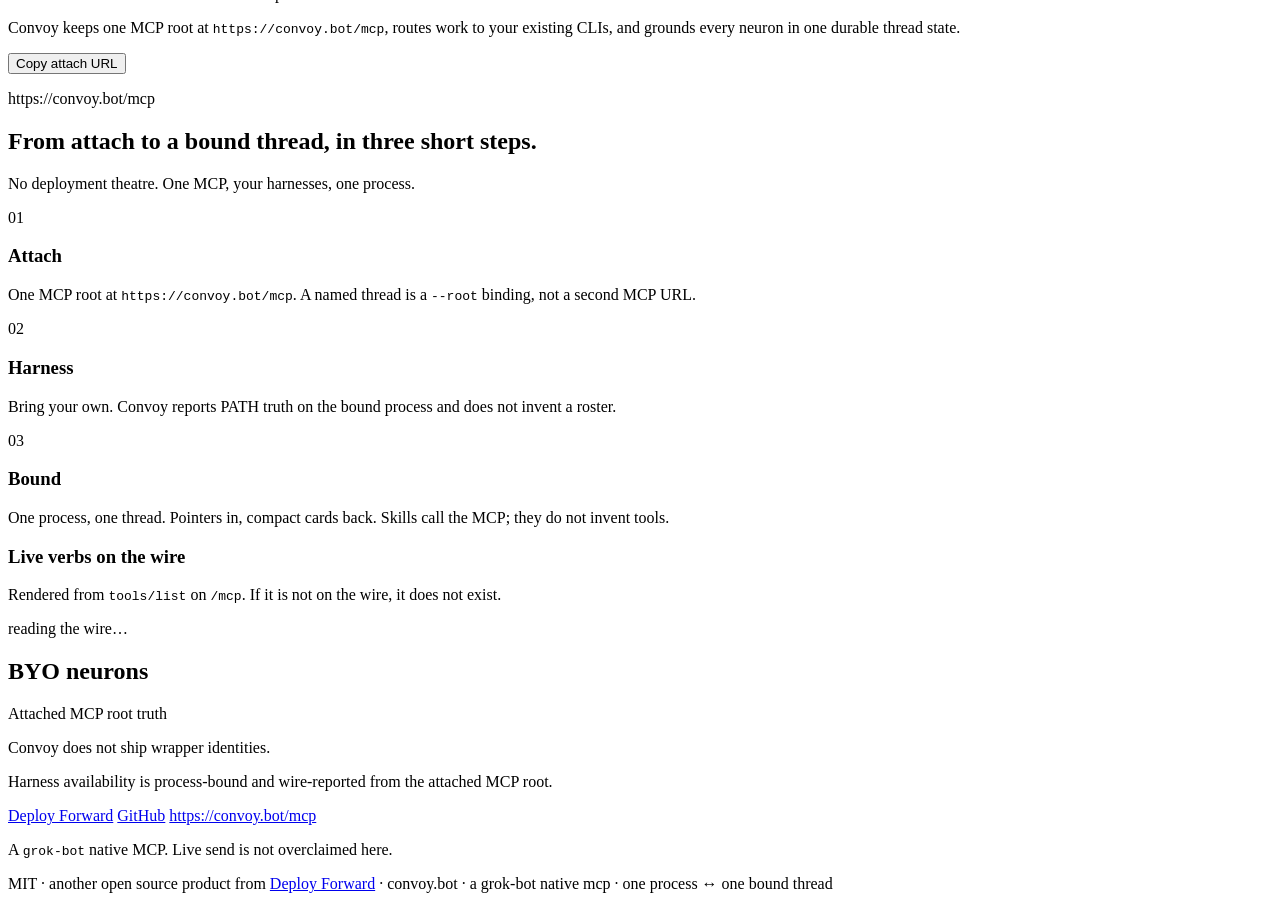
==== commit 04e49fa8: "Remove honesty carousel from landing page Co-authored-by: Marco Ruffinelli <ruffinellimarco@users.no" ====
--- a/src/convoy/site/index.html
+++ b/src/convoy/site/index.html
@@ -119,52 +119,8 @@
       </div>
     </section>
 
-    <section class="beat ruled-block honesty-beat">
-      <div class="shell section honesty-shell">
-        <h2 data-reveal>Honesty</h2>
-        <section class="honesty-carousel" data-reveal aria-label="Honesty" role="region" aria-roledescription="carousel">
-          <div class="honesty-controls">
-            <button class="honesty-nav" id="honesty-prev" type="button" aria-label="Previous slide">Prev</button>
-            <p class="honesty-live mono" id="honesty-live" aria-live="polite" aria-atomic="true"></p>
-            <button class="honesty-nav" id="honesty-next" type="button" aria-label="Next slide">Next</button>
-          </div>
-          <div class="honesty-scroller" id="honesty-scroller" tabindex="0" aria-label="Honesty slides">
-            <article class="honesty-slide" data-word="Bound" id="honesty-slide-1">
-              <div class="honesty-slide-inner">
-                <p class="honesty-step mono">01</p>
-                <h3 class="honesty-word">Bound</h3>
-                <p class="honesty-line">One process, one bound thread.</p>
-              </div>
-            </article>
-            <article class="honesty-slide" data-word="Null" id="honesty-slide-2">
-              <div class="honesty-slide-inner">
-                <p class="honesty-step mono">02</p>
-                <h3 class="honesty-word">Null</h3>
-                <p class="honesty-line">Unknown values are JSON <code>null</code>.</p>
-              </div>
-            </article>
-            <article class="honesty-slide" data-word="BYO" id="honesty-slide-3">
-              <div class="honesty-slide-inner">
-                <p class="honesty-step mono">03</p>
-                <h3 class="honesty-word">BYO</h3>
-                <p class="honesty-line">BYO harness, no wraps.</p>
-              </div>
-            </article>
-            <article class="honesty-slide" data-word="Lag" id="honesty-slide-4">
-              <div class="honesty-slide-inner">
-                <p class="honesty-step mono">04</p>
-                <h3 class="honesty-word">Lag</h3>
-                <p class="honesty-line">Public process tools can lag in-tree additions.</p>
-              </div>
-            </article>
-          </div>
-          <div class="honesty-dots" aria-label="Choose honesty slide">
-            <button class="honesty-dot" type="button" aria-label="Go to slide 1, Bound" data-slide="0"></button>
-            <button class="honesty-dot" type="button" aria-label="Go to slide 2, Null" data-slide="1"></button>
-            <button class="honesty-dot" type="button" aria-label="Go to slide 3, BYO" data-slide="2"></button>
-            <button class="honesty-dot" type="button" aria-label="Go to slide 4, Lag" data-slide="3"></button>
-          </div>
-        </section>
+    <section class="beat ruled-block">
+      <div class="shell section">
         <footer class="footer" data-reveal>
           <a class="mono footer-house" href="https://deployforward.dev">Deploy Forward</a>
           <a href="https://github.com/Deploy-Forward/convoy">GitHub</a>
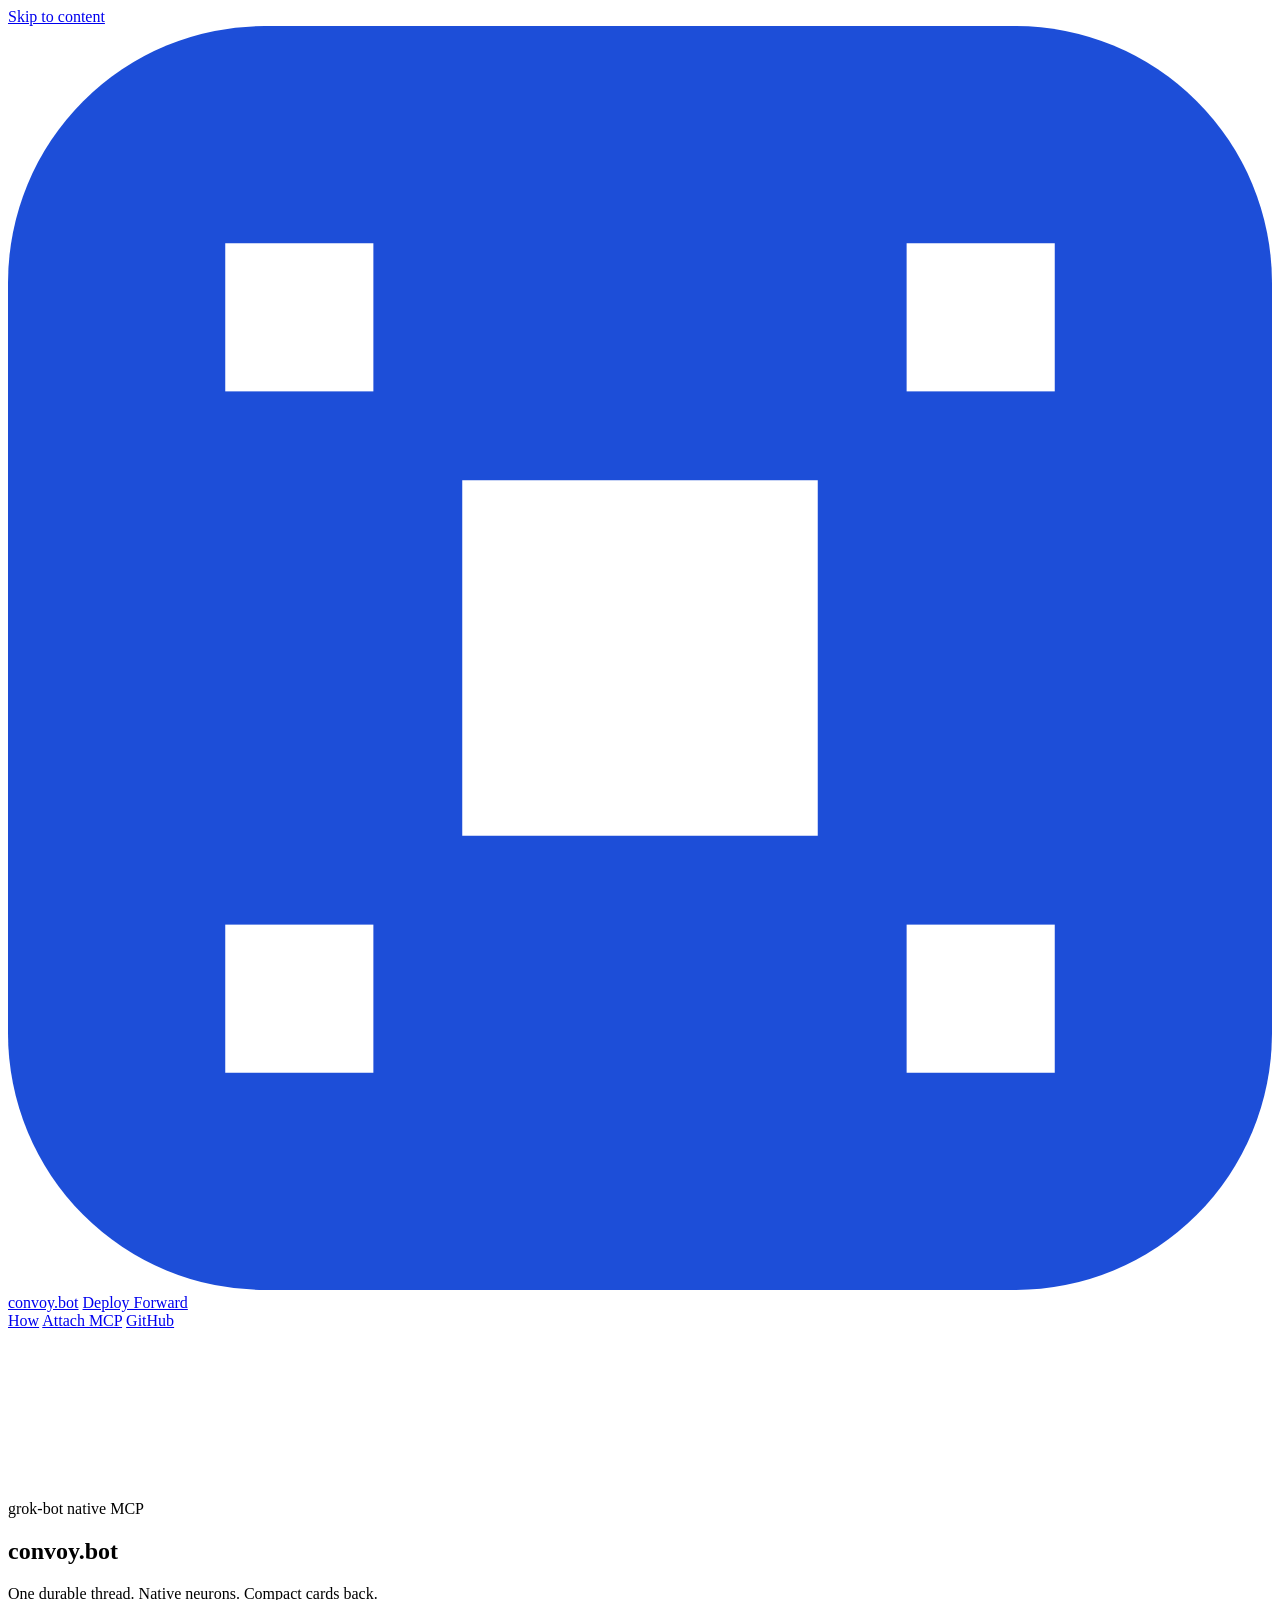
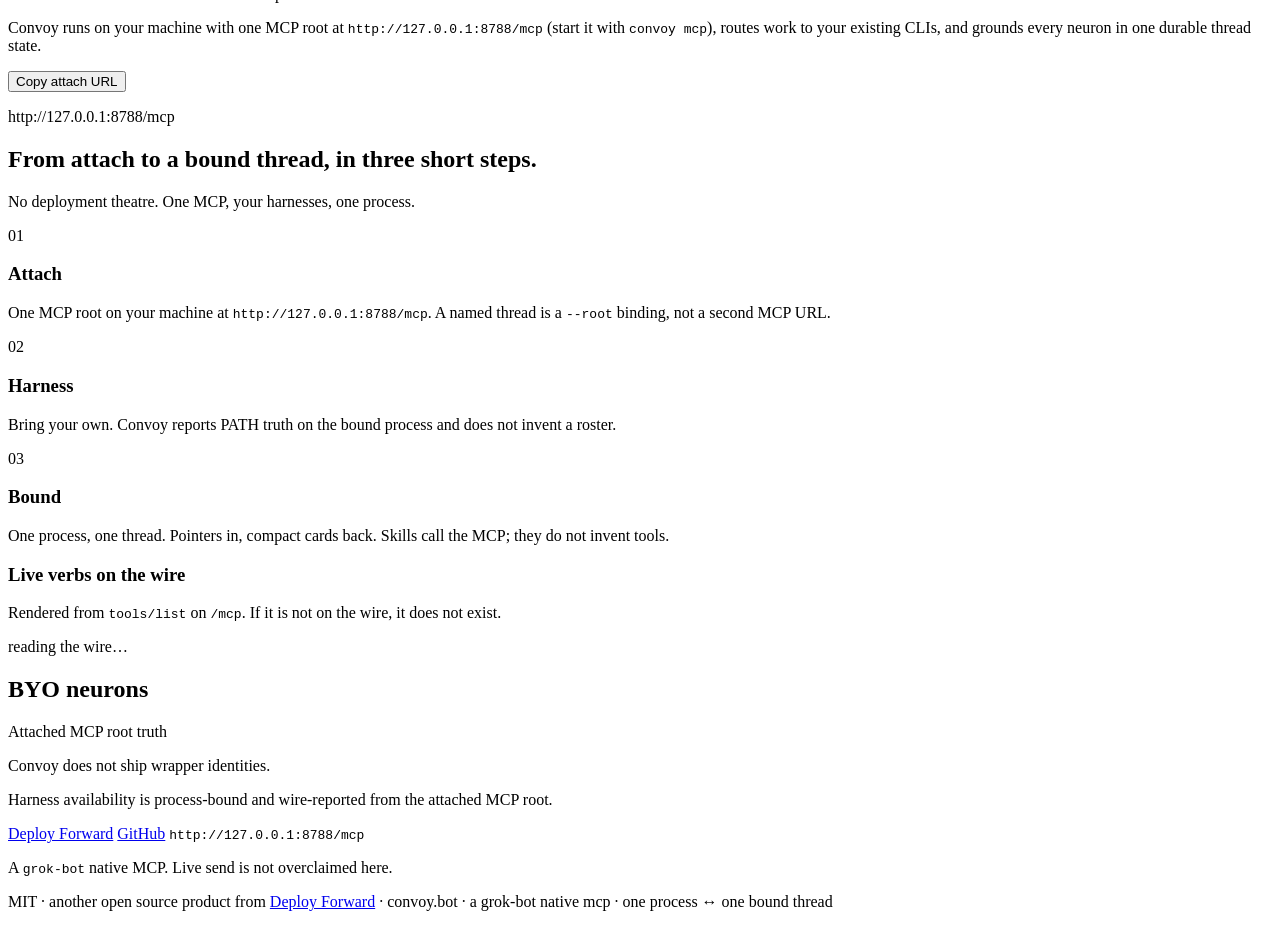
==== commit eb3f0a79: "Plugins and docs point to your own Convoy on loopback The Convoy plugins (Codex, Grok marketplace, C" ====
--- a/src/convoy/site/index.html
+++ b/src/convoy/site/index.html
@@ -8,13 +8,13 @@
   <meta property="og:type" content="website">
   <meta property="og:url" content="https://convoy.bot/">
   <meta property="og:title" content="convoy.bot · grok-bot native MCP">
-  <meta property="og:description" content="One durable thread. Native neurons. Compact cards back. Attach once at convoy.bot/mcp and keep Grok Bot as conductor.">
+  <meta property="og:description" content="One durable thread. Native neurons. Compact cards back. Run Convoy on your own machine and attach on loopback.">
   <meta property="og:image" content="https://convoy.bot/og.png">
   <meta property="og:image:width" content="1200">
   <meta property="og:image:height" content="630">
   <meta name="twitter:card" content="summary_large_image">
   <meta name="twitter:title" content="convoy.bot · grok-bot native MCP">
-  <meta name="twitter:description" content="One durable thread. Native neurons. Compact cards back. Attach once at convoy.bot/mcp and keep Grok Bot as conductor.">
+  <meta name="twitter:description" content="One durable thread. Native neurons. Compact cards back. Run Convoy on your own machine and attach on loopback.">
   <meta name="twitter:image" content="https://convoy.bot/og.png">
   <link rel="icon" href="/favicon.svg" type="image/svg+xml">
   <link rel="icon" href="/favicon.ico" sizes="any">
@@ -44,7 +44,7 @@
       </div>
       <nav class="top-links mono" aria-label="Primary">
         <a href="#how">How</a>
-        <a href="https://convoy.bot/mcp">Attach MCP</a>
+        <a href="#attach">Attach MCP</a>
         <a href="https://github.com/Deploy-Forward/convoy">GitHub</a>
       </nav>
     </div>
@@ -59,15 +59,15 @@
           <h1 class="hero-title mono">convoy.bot</h1>
           <p class="hero-line">One durable thread. Native neurons. Compact cards back.</p>
           <p class="lede">
-            Convoy keeps one MCP root at <code>https://convoy.bot/mcp</code>, routes work to your existing CLIs,
+            Convoy runs on your machine with one MCP root at <code>http://127.0.0.1:8788/mcp</code> (start it with <code>convoy mcp</code>), routes work to your existing CLIs,
             and grounds every neuron in one durable thread state.
           </p>
-          <div class="hero-actions">
-            <button class="btn btn-primary" id="copy-attach" type="button" data-copy-text="https://convoy.bot/mcp">
+          <div class="hero-actions" id="attach">
+            <button class="btn btn-primary" id="copy-attach" type="button" data-copy-text="http://127.0.0.1:8788/mcp">
               Copy attach URL
             </button>
           </div>
-          <p class="mono attach-text">https://convoy.bot/mcp</p>
+          <p class="mono attach-text">http://127.0.0.1:8788/mcp</p>
           <p class="status" id="copy-status" role="status" aria-live="polite"></p>
         </div>
 
@@ -86,7 +86,7 @@
           <article class="harness-cell">
             <p class="harness-step mono">01</p>
             <h3 class="harness-word">Attach</h3>
-            <p class="harness-copy">One MCP root at <code>https://convoy.bot/mcp</code>. A named thread is a <code>--root</code> binding, not a second MCP URL.</p>
+            <p class="harness-copy">One MCP root on your machine at <code>http://127.0.0.1:8788/mcp</code>. A named thread is a <code>--root</code> binding, not a second MCP URL.</p>
           </article>
           <article class="harness-cell">
             <p class="harness-step mono">02</p>
@@ -124,7 +124,7 @@
         <footer class="footer" data-reveal>
           <a class="mono footer-house" href="https://deployforward.dev">Deploy Forward</a>
           <a href="https://github.com/Deploy-Forward/convoy">GitHub</a>
-          <a href="https://convoy.bot/mcp">https://convoy.bot/mcp</a>
+          <code>http://127.0.0.1:8788/mcp</code>
           <p class="footer-note">A <code>grok-bot</code> native MCP. Live send is not overclaimed here.</p>
           <p class="footer-note">MIT · another open source product from <a href="https://deployforward.dev">Deploy Forward</a> · convoy.bot · a grok-bot native mcp · one process ↔ one bound thread</p>
         </footer>
